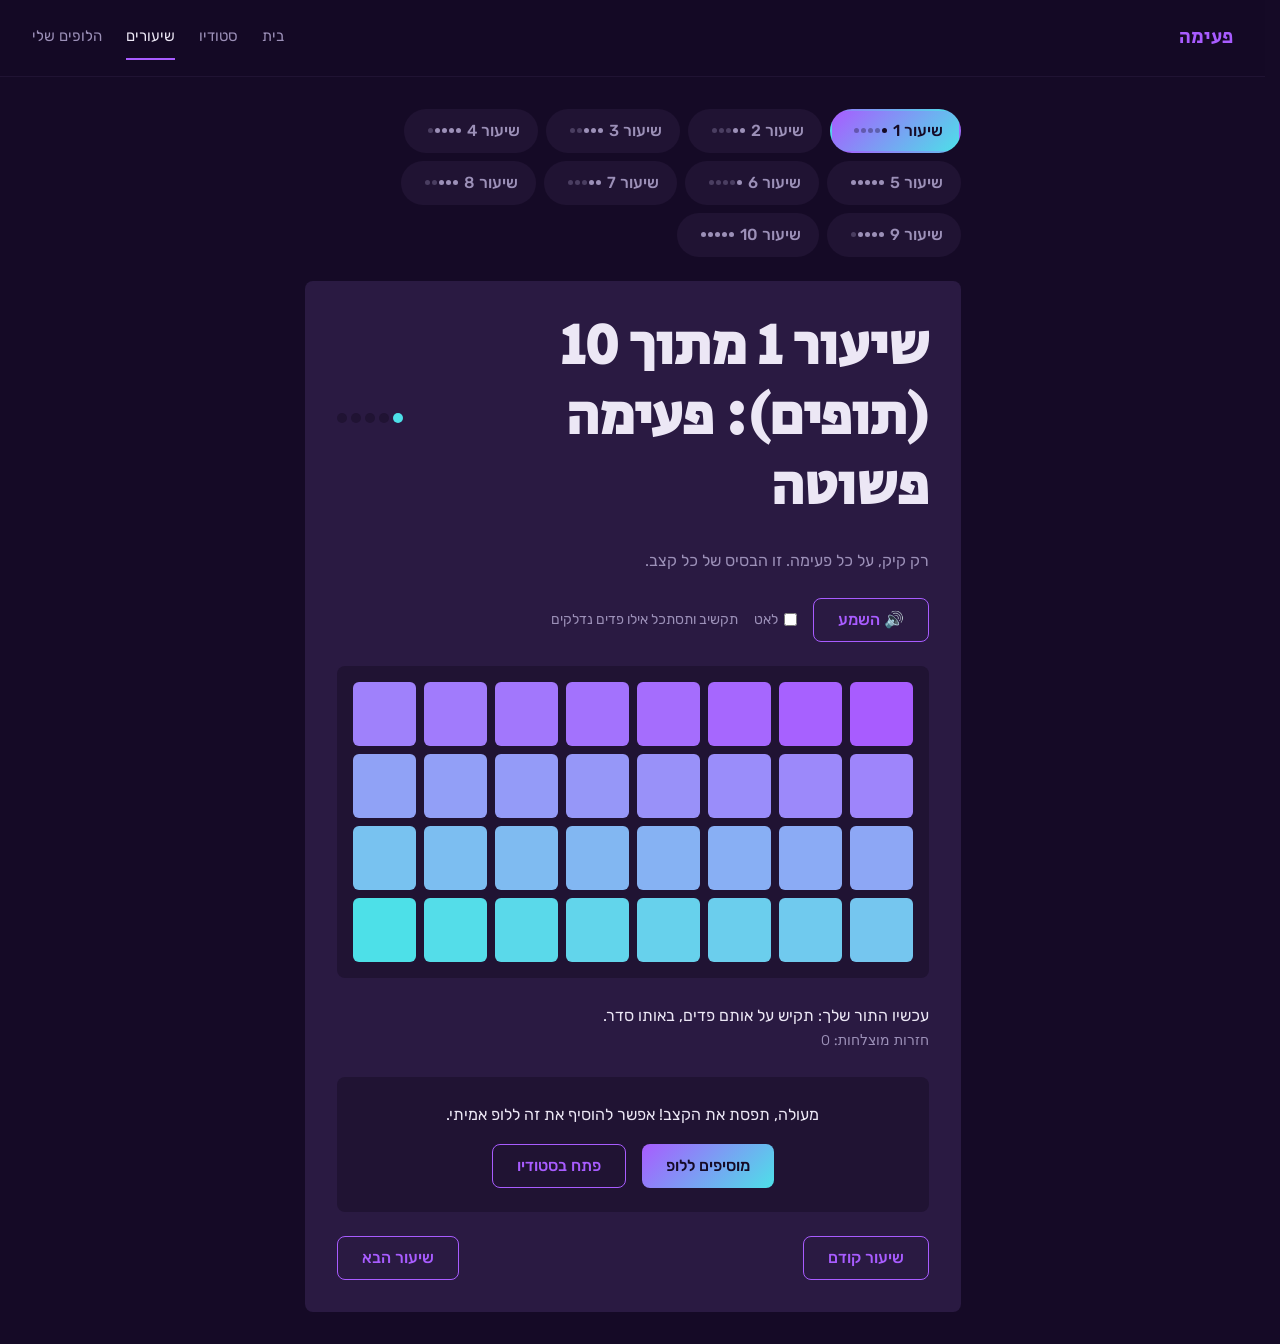
==== lessons.html @ 4586d7a6 "Trimming a layer now actually shortens its loop, not just mutes a window Per direct request: cutting" ====
<!doctype html>
<html lang="he" dir="rtl">
<head>
  <meta charset="UTF-8" />
  <meta name="viewport" content="width=device-width, initial-scale=1" />
  <title>שיעורים, פעימה</title>
  <meta name="description" content="חמישה שיעורים קצרים שמלמדים אותך לבנות קצב: תראה, תחזור על זה בעצמך, ואז תוסיף ללופ אמיתי." />
  <link rel="icon" href="data:image/svg+xml,%3Csvg xmlns='http://www.w3.org/2000/svg' viewBox='0 0 32 32'%3E%3Crect width='32' height='32' rx='6' fill='%230F1115'/%3E%3Ccircle cx='16' cy='16' r='9' fill='%23F5C24C'/%3E%3C/svg%3E" />
  <link rel="preconnect" href="https://fonts.googleapis.com" />
  <link rel="preconnect" href="https://fonts.gstatic.com" crossorigin />
  <link href="https://fonts.googleapis.com/css2?family=Secular+One&family=Rubik:wght@400;500;600&family=Space+Grotesk:wght@500&subset=hebrew&display=swap" rel="stylesheet" />
  <link rel="stylesheet" href="style.css?v=10" />
</head>
<body data-page="lessons">
  <header class="site-header">
    <a class="site-header__logo" href="index.html">פעימה</a>
    <nav class="site-header__nav">
      <a class="site-header__link" href="index.html">בית</a>
      <a class="site-header__link" href="studio.html">סטודיו</a>
      <a class="site-header__link" href="lessons.html">שיעורים</a>
      <a class="site-header__link" href="my-loops.html">הלופים שלי</a>
    </nav>
  </header>

  <main class="app-shell lessons" data-lessons>
    <div class="lessons__picker" data-lesson-picker></div>

    <section class="lesson-card">
      <div class="lesson-card__head">
        <h1 data-lesson-title></h1>
        <div class="lesson-card__difficulty" data-lesson-difficulty aria-hidden="true"></div>
      </div>
      <p class="lesson-card__desc" data-lesson-desc></p>

      <div class="lesson-card__demo">
        <button type="button" class="btn btn--outline" data-action="demo">🔊 השמע</button>
        <label class="slow-toggle">
          <input type="checkbox" data-slow-toggle />
          לאט
        </label>
        <span class="lesson-card__hint">תקשיב ותסתכל אילו פדים נדלקים</span>
        <span class="beat-counter" data-beat-counter aria-hidden="true"></span>
      </div>

      <div class="pad-grid" data-lesson-grid></div>

      <div class="lesson-card__practice">
        <p data-practice-status>עכשיו התור שלך: תקיש על אותם פדים, באותו סדר.</p>
        <p class="lesson-card__count">חזרות מוצלחות: <span data-repeat-count>0</span></p>
      </div>

      <div class="lesson-card__reward" data-reward hidden>
        <p>מעולה, תפסת את הקצב! אפשר להוסיף את זה ללופ אמיתי.</p>
        <div class="lesson-card__reward-actions">
          <button type="button" class="btn btn--accent" data-action="add-to-loop">מוסיפים ללופ</button>
          <a class="btn btn--outline" data-action="open-studio" href="studio.html" hidden>פתח בסטודיו</a>
        </div>
      </div>

      <nav class="lesson-card__nav">
        <button type="button" class="btn btn--outline" data-action="prev">שיעור קודם</button>
        <button type="button" class="btn btn--outline" data-action="next">שיעור הבא</button>
      </nav>
    </section>
  </main>

  <div class="block-screen">
    <span class="block-screen__logo">פעימה</span>
    <p class="block-screen__text">הכלי הזה בנוי לשימוש בטאבלט או מחשב, המסך שלך צר מדי כרגע.</p>
  </div>

  <script src="script.js?v=10"></script>
</body>
</html>
---- style.css ----
@layer reset, tokens, base, components, utilities;

@layer reset {
  *, *::before, *::after { box-sizing: border-box; margin: 0; padding: 0; }
  html { scrollbar-gutter: stable; }
  img, svg { display: block; max-width: 100%; }
  button { font: inherit; color: inherit; background: none; border: none; cursor: pointer; }
  a { color: inherit; text-decoration: none; }
  ul { list-style: none; }
}

@layer tokens {
  :root {
    /* v2 palette, direct user correction 2026-08-11: purple-black bg, purple-to-turquoise buttons */
    --color-background: #150A26;
    --color-surface: #201333;
    --color-surface-raised: #2A1A42;
    --color-ink: #ECE7F5;
    --color-muted: #9C90B8;

    /* build-specific instrument-identity system, the two ends of the purple-turquoise gradient */
    --color-drums: #A85CFF;
    --color-piano: #4DE0E8;
    --color-accent: #A85CFF;
    --gradient-accent: linear-gradient(135deg, #A85CFF 0%, #4DE0E8 100%);
    --color-success: #5FD98A;
    --color-error: #E14F6B;
    --color-info: #9C90B8;

    --space-1: 4px;
    --space-2: 8px;
    --space-3: 16px;
    --space-4: 24px;
    --space-5: 32px;
    --space-6: 48px;
    --space-7: 64px;
    --space-8: 96px;

    --radius: 8px;
    --font-heading: "Secular One", sans-serif;
    --font-body: "Rubik", sans-serif;
    --font-numeral: "Space Grotesk", monospace;

    --ease-out: cubic-bezier(0.16, 1, 0.3, 1);
  }
}

@layer base {
  html { direction: rtl; }
  html, body { height: 100%; }
  body {
    background: var(--color-background);
    color: var(--color-ink);
    font-family: var(--font-body);
    font-size: 16px;
    line-height: 1.7;
    letter-spacing: 0;
  }
  h1, h2, h3 { font-family: var(--font-heading); line-height: 1.25; }
  h1 { font-size: clamp(32px, 5vw, 56px); }
  h2 { font-size: clamp(24px, 3vw, 32px); }
  h3 { font-size: 20px; }
  :focus-visible { outline: 3px solid var(--color-accent); outline-offset: 2px; }

  @media (prefers-reduced-motion: reduce) {
    *, *::before, *::after { animation-duration: 0.001ms !important; transition-duration: 0.001ms !important; }
  }
}

@layer components {
  /* header (shared nav shell, all 3 pages) */
  .site-header {
    position: sticky;
    top: 0;
    z-index: 100;
    display: flex;
    align-items: center;
    justify-content: space-between;
    padding: var(--space-3) var(--space-5);
    background: color-mix(in oklab, var(--color-background) 88%, transparent);
    backdrop-filter: blur(8px);
    border-bottom: 1px solid var(--color-surface);
  }
  .site-header__logo { font-family: var(--font-heading); font-size: 20px; color: var(--color-accent); }
  .site-header__nav { display: flex; gap: var(--space-4); }
  .site-header__link { font-size: 15px; color: var(--color-muted); padding: var(--space-2) 0; border-bottom: 2px solid transparent; transition: color 200ms var(--ease-out); }
  .site-header__link:hover { color: var(--color-ink); }
  .site-header__link--active { color: var(--color-ink); border-bottom-color: var(--color-accent); }

  /* small-screen block */
  .block-screen { display: none; }
  @media (max-width: 767px) {
    .app-shell { display: none !important; }
    .block-screen {
      display: flex;
      min-height: 100vh;
      flex-direction: column;
      align-items: center;
      justify-content: center;
      text-align: center;
      gap: var(--space-3);
      padding: var(--space-5);
    }
    .block-screen__logo { font-family: var(--font-heading); font-size: 28px; color: var(--color-accent); }
    .block-screen__text { color: var(--color-muted); max-width: 40ch; }
  }

  /* buttons */
  .btn {
    display: inline-flex;
    align-items: center;
    justify-content: center;
    gap: var(--space-2);
    min-height: 44px;
    padding: 0 var(--space-4);
    border-radius: var(--radius);
    font-size: 16px;
    font-weight: 500;
    transition: transform 150ms var(--ease-out), filter 150ms var(--ease-out);
  }
  .btn:active { transform: scale(0.97); }
  .btn--accent { background: var(--gradient-accent); color: var(--color-background); }
  .btn--accent:hover { filter: brightness(1.12); }
  .btn--accent:disabled { background: var(--color-info); color: var(--color-surface); cursor: not-allowed; filter: none; }
  .btn--outline { border: 1.5px solid var(--color-accent); color: var(--color-accent); }
  .btn--outline:hover { background: color-mix(in oklab, var(--color-accent) 12%, transparent); }
  .btn--error { border: 1.5px solid var(--color-error); color: var(--color-error); }
  .btn--error:hover { background: color-mix(in oklab, var(--color-error) 12%, transparent); }
  .btn--icon { min-width: 44px; padding: 0; }

  /* home hero */
  .hero { padding: var(--space-8) var(--space-5) var(--space-7); text-align: center; max-width: 760px; margin-inline: auto; }
  .hero__title { margin-bottom: var(--space-3); }
  .hero__subtitle { color: var(--color-muted); font-size: 18px; margin-bottom: var(--space-5); max-width: 56ch; margin-inline: auto; }
  .hero__demo { margin: var(--space-6) auto; max-width: 480px; }

  .demo-pads { display: grid; grid-template-columns: repeat(8, 1fr); gap: var(--space-1); }
  .demo-pads__cell { aspect-ratio: 1; background: var(--color-surface); border-radius: 4px; }
  .demo-pads__cell--lit { animation: demo-pop 900ms var(--ease-out); }
  @keyframes demo-pop { 0% { background: var(--color-piano); } 100% { background: var(--color-surface); } }

  .feature-row { display: flex; flex-direction: column; gap: var(--space-4); text-align: right; max-width: 480px; margin: var(--space-6) auto 0; }
  .feature-row__item { display: flex; align-items: center; gap: var(--space-3); }
  .feature-row__num { font-family: var(--font-numeral); color: var(--color-muted); font-size: 20px; width: 28px; }
  .feature-row__text { color: var(--color-ink); }

  .cta-band { text-align: center; padding: var(--space-7) var(--space-5); }

  .site-footer { text-align: center; padding: var(--space-5); color: var(--color-muted); font-size: 14px; }

  /* studio */
  .studio {
    display: grid;
    grid-template-columns: 300px 1fr;
    gap: var(--space-4);
    padding: var(--space-4) var(--space-5);
    max-width: 1200px;
    margin-inline: auto;
  }
  .transport {
    grid-column: 1 / -1;
    display: flex;
    align-items: center;
    gap: var(--space-3);
    background: var(--color-surface-raised);
    border-radius: var(--radius);
    padding: var(--space-3) var(--space-4);
  }
  .transport__layers { margin-inline-start: auto; color: var(--color-muted); font-family: var(--font-numeral); font-size: 14px; }
  .armed-status { color: var(--color-piano); font-size: 14px; font-weight: 500; }
  .armed-status::before { content: "● "; animation: armed-blink 1000ms ease-in-out infinite; }
  @keyframes armed-blink { 0%, 100% { opacity: 1; } 50% { opacity: 0.3; } }
  @media (prefers-reduced-motion: reduce) {
    .armed-status::before { animation: none; }
  }
  .transport--armed .btn--accent { box-shadow: 0 0 0 3px color-mix(in oklab, var(--color-accent) 40%, transparent); }

  .instrument-picker { display: flex; gap: var(--space-3); grid-column: 2; }
  .instrument-picker__btn {
    flex: 1;
    padding: var(--space-3);
    border-radius: var(--radius);
    background: var(--color-surface);
    color: var(--color-muted);
    text-align: center;
    font-weight: 600;
    border: 2px solid transparent;
    transition: all 200ms var(--ease-out);
  }
  .instrument-picker__btn--drums.instrument-picker__btn--active { color: var(--color-drums); border-color: var(--color-drums); background: color-mix(in oklab, var(--color-drums) 14%, var(--color-surface)); }
  .instrument-picker__btn--piano.instrument-picker__btn--active { color: var(--color-piano); border-color: var(--color-piano); background: color-mix(in oklab, var(--color-piano) 14%, var(--color-surface)); }
  .instrument-picker__btn:disabled { opacity: 0.4; cursor: not-allowed; }

  .grid-wrap { grid-column: 2; position: relative; }
  .lock-ring {
    position: absolute;
    inset: -6px;
    border-radius: calc(var(--radius) + 6px);
    border: 2px solid var(--color-accent);
    opacity: 0;
    pointer-events: none;
  }
  .lock-ring--pulsing { animation: lock-pulse 1200ms ease-in-out infinite; }
  @keyframes lock-pulse { 0%, 100% { opacity: 0.4; } 50% { opacity: 0.85; } }
  @media (prefers-reduced-motion: reduce) {
    .lock-ring--pulsing { animation: none; opacity: 0.7; }
  }

  .playhead-track {
    position: absolute;
    bottom: -10px;
    inset-inline: 0;
    height: 3px;
    background: var(--color-surface);
    border-radius: 2px;
    overflow: hidden;
  }
  .playhead-track__fill {
    height: 100%;
    width: 0%;
    background: var(--gradient-accent);
  }

  .pad-grid {
    display: grid;
    grid-template-columns: repeat(8, 1fr);
    grid-template-rows: repeat(4, 1fr);
    gap: var(--space-2);
    background: var(--color-surface);
    border-radius: var(--radius);
    padding: var(--space-3);
    aspect-ratio: 2 / 1;
  }
  .pad {
    min-height: 64px;
    border-radius: 6px;
    /* idle shade climbs from dull purple to bright turquoise across the 32 pads, in pitch
       order, per direct request. --pad-gradient-color is set per pad in JS; the flat fallback
       covers any pad grid that doesn't set it. */
    background: var(--pad-gradient-color, var(--color-surface-raised));
    transition: background 100ms var(--ease-out), transform 100ms var(--ease-out);
  }
  .pad:hover { filter: brightness(1.15); }
  .pad:active { transform: scale(0.94); }
  .pad--drums-lit { background: var(--color-drums); }
  .pad--piano-lit { background: var(--color-piano); }
  .pad--in-loop-drums { box-shadow: inset 0 0 0 2px var(--color-drums); }
  .pad--in-loop-piano { box-shadow: inset 0 0 0 2px var(--color-piano); }

  .layers-panel-wrap { grid-column: 1; display: flex; flex-direction: column; gap: var(--space-3); align-self: start; }
  .layers-panel { background: var(--color-surface-raised); border-radius: var(--radius); padding: var(--space-3); display: flex; flex-direction: column; gap: var(--space-2); max-height: 60vh; overflow-y: auto; }
  .layers-panel__title { font-size: 14px; color: var(--color-muted); margin-bottom: var(--space-2); }
  .loop-trim { background: var(--color-surface-raised); border-radius: var(--radius); padding: var(--space-3); display: flex; flex-direction: column; gap: var(--space-2); }
  .loop-trim__label { font-size: 12px; color: var(--color-muted); }
  .loop-trim__controls { display: flex; align-items: center; gap: var(--space-2); }
  .loop-trim__value { font-family: var(--font-numeral); font-size: 14px; flex: 1; text-align: center; }
  .loop-trim__track {
    position: relative;
    height: 28px;
    background: var(--color-surface);
    border-radius: 999px;
    touch-action: none;
  }
  .loop-trim__fill {
    position: absolute;
    inset-inline-start: 0;
    top: 0;
    bottom: 0;
    width: 0%;
    background: color-mix(in oklab, var(--color-accent) 30%, transparent);
    border-radius: 999px;
    pointer-events: none;
  }
  .loop-trim__handle {
    position: absolute;
    top: 50%;
    inset-inline-start: 0%;
    width: 24px;
    height: 24px;
    margin-top: -12px;
    margin-inline-start: -12px;
    border-radius: 50%;
    background: var(--gradient-accent);
    cursor: grab;
    box-shadow: 0 0 0 3px var(--color-surface-raised);
  }
  .loop-trim__handle:active { cursor: grabbing; }
  .preview-panel { background: var(--color-surface-raised); border-radius: var(--radius); padding: var(--space-3); display: flex; flex-direction: column; gap: var(--space-2); }
  .preview-panel__controls { display: flex; align-items: center; gap: var(--space-2); }
  .preview-panel__hint { color: var(--color-muted); font-size: 12px; }
  .layers-panel__empty { color: var(--color-muted); font-size: 14px; padding: var(--space-3) 0; }
  .layer-card { display: flex; flex-direction: column; gap: var(--space-2); background: var(--color-surface); border-radius: 6px; padding: var(--space-2) var(--space-3); }
  .layer-card__top { display: flex; align-items: center; gap: var(--space-2); }
  .layer-card__dot { width: 10px; height: 10px; border-radius: 50%; flex-shrink: 0; }
  .layer-card__dot--drums { background: var(--color-drums); }
  .layer-card__dot--piano { background: var(--color-piano); }
  .layer-card__name { flex: 1; font-size: 14px; }
  .layer-card__volume {
    width: 64px;
    accent-color: var(--color-accent);
  }
  .layer-card__btn { width: 32px; height: 32px; min-height: 0; border-radius: 4px; color: var(--color-muted); }
  .layer-card__btn:hover { background: var(--color-surface-raised); color: var(--color-ink); }
  .layer-card__btn--muted { color: var(--color-error); }

  .layer-card__trim { display: flex; flex-wrap: wrap; gap: var(--space-2) var(--space-3); padding-top: var(--space-2); border-top: 1px solid var(--color-surface-raised); }
  .layer-card__trim-group { display: flex; align-items: center; gap: 4px; }
  .layer-card__trim-label { font-size: 11px; color: var(--color-muted); white-space: nowrap; }
  .layer-card__trim-value { min-width: 36px; text-align: center; font-size: 12px; font-variant-numeric: tabular-nums; color: var(--color-ink); }
  .layer-card__trim-value--length { font-weight: 600; color: var(--color-accent); }
  .layer-card__trim-btn { width: 22px; height: 22px; min-height: 0; padding: 0; border-radius: 4px; font-size: 13px; line-height: 1; }

  .action-row { grid-column: 1 / -1; display: flex; gap: var(--space-3); justify-content: flex-end; }

  .onboarding-tip {
    position: absolute;
    background: var(--color-accent);
    color: var(--color-background);
    font-size: 13px;
    padding: var(--space-2) var(--space-3);
    border-radius: 6px;
    max-width: 220px;
    box-shadow: 0 0 0 4px color-mix(in oklab, var(--color-accent) 30%, transparent);
    z-index: 20;
  }
  .onboarding-tip__skip { display: block; margin-top: var(--space-1); font-size: 12px; text-decoration: underline; opacity: 0.8; }
  .banner {
    grid-column: 1 / -1;
    background: var(--color-surface-raised);
    border-inline-start: 3px solid var(--color-accent);
    padding: var(--space-2) var(--space-3);
    font-size: 14px;
    color: var(--color-muted);
    border-radius: 0 6px 6px 0;
  }

  /* my loops */
  .loops-page { max-width: 720px; margin-inline: auto; padding: var(--space-5); }
  .loops-page__header { display: flex; align-items: center; justify-content: space-between; margin-bottom: var(--space-5); }
  .loop-card { display: flex; align-items: center; gap: var(--space-3); background: var(--color-surface); border-radius: var(--radius); padding: var(--space-3); margin-bottom: var(--space-3); }
  .loop-card--example { border: 1.5px dashed var(--color-muted); }
  .loop-card__badge { font-size: 12px; color: var(--color-muted); border: 1px solid var(--color-muted); border-radius: 4px; padding: 2px 6px; }
  .loop-card__date { font-family: var(--font-numeral); color: var(--color-muted); font-size: 14px; min-width: 90px; }
  .loop-card__actions { display: flex; gap: var(--space-2); margin-inline-start: auto; }
  .empty-copy { color: var(--color-muted); text-align: center; margin: var(--space-3) 0 var(--space-5); }

  .toast {
    position: fixed;
    bottom: var(--space-5);
    left: 50%;
    transform: translateX(-50%);
    background: var(--color-surface-raised);
    color: var(--color-ink);
    padding: var(--space-3) var(--space-4);
    border-radius: var(--radius);
    border-inline-start: 3px solid var(--color-success);
    font-size: 14px;
    opacity: 0;
    transition: opacity 200ms var(--ease-out);
    pointer-events: none;
    z-index: 200;
  }
  .toast--visible { opacity: 1; }

  /* lessons */
  .lessons { max-width: 720px; margin-inline: auto; padding: var(--space-5); display: flex; flex-direction: column; gap: var(--space-4); }
  .lessons__picker { display: flex; gap: var(--space-2); flex-wrap: wrap; }
  .lessons__picker-btn {
    min-height: 44px;
    padding: 0 var(--space-3);
    border-radius: 999px;
    background: var(--color-surface);
    color: var(--color-muted);
    border: 2px solid transparent;
    font-weight: 500;
  }
  .lessons__picker-btn--active { color: var(--color-background); background: var(--gradient-accent); }
  .lessons__picker-btn { display: inline-flex; align-items: center; gap: 6px; }
  .lessons__picker-btn__dots { display: inline-flex; gap: 2px; }
  .lessons__picker-btn__dots span { width: 5px; height: 5px; border-radius: 50%; background: currentColor; opacity: 0.35; }
  .lessons__picker-btn__dots span.is-filled { opacity: 1; }
  .lessons__picker-btn__check { color: var(--color-success); }
  .lesson-card { background: var(--color-surface-raised); border-radius: var(--radius); padding: var(--space-5); display: flex; flex-direction: column; gap: var(--space-4); }
  .lesson-card__head { display: flex; align-items: center; justify-content: space-between; }
  .lesson-card__difficulty { display: flex; gap: 4px; }
  .lesson-card__difficulty span { width: 10px; height: 10px; border-radius: 50%; background: var(--color-surface); }
  .lesson-card__difficulty span.is-filled { background: var(--color-piano); }
  .lesson-card__desc { color: var(--color-muted); }
  .lesson-card__demo { display: flex; align-items: center; gap: var(--space-3); flex-wrap: wrap; }
  .lesson-card__hint { color: var(--color-muted); font-size: 14px; }
  .slow-toggle { display: flex; align-items: center; gap: 6px; color: var(--color-muted); font-size: 14px; }
  .beat-counter { font-family: var(--font-numeral); color: var(--color-accent); font-size: 20px; min-width: 1.5em; }
  .lesson-card__reward {
    animation: reward-in 400ms var(--ease-out);
  }
  @keyframes reward-in {
    from { opacity: 0; transform: scale(0.96) translateY(6px); }
    to { opacity: 1; transform: scale(1) translateY(0); }
  }
  @media (prefers-reduced-motion: reduce) {
    .lesson-card__reward { animation: none; }
  }
  .lesson-card .pad-grid { grid-template-columns: repeat(8, 1fr); grid-template-rows: repeat(4, 1fr); aspect-ratio: 2/1; }
  .lesson-card .pad--target { box-shadow: inset 0 0 0 2px var(--color-accent); }
  .lesson-card__practice p { margin: 0; }
  .lesson-card__count { color: var(--color-muted); font-family: var(--font-numeral); font-size: 14px; }
  .lesson-card__reward { background: var(--color-surface); border-radius: var(--radius); padding: var(--space-4); text-align: center; display: flex; flex-direction: column; gap: var(--space-3); }
  .lesson-card__reward-actions { display: flex; gap: var(--space-3); justify-content: center; }
  .lesson-card__nav { display: flex; justify-content: space-between; }

  .confirm-overlay {
    position: fixed;
    inset: 0;
    background: color-mix(in oklab, var(--color-background) 70%, transparent);
    display: flex;
    align-items: center;
    justify-content: center;
    z-index: 300;
  }
  .confirm-box {
    background: var(--color-surface-raised);
    border-radius: var(--radius);
    padding: var(--space-5);
    max-width: 320px;
    text-align: center;
    display: flex;
    flex-direction: column;
    gap: var(--space-4);
  }
  .confirm-box__actions { display: flex; gap: var(--space-3); justify-content: center; }
}

@layer utilities {
  .visually-hidden { position: absolute; width: 1px; height: 1px; overflow: hidden; clip: rect(0 0 0 0); white-space: nowrap; }
}
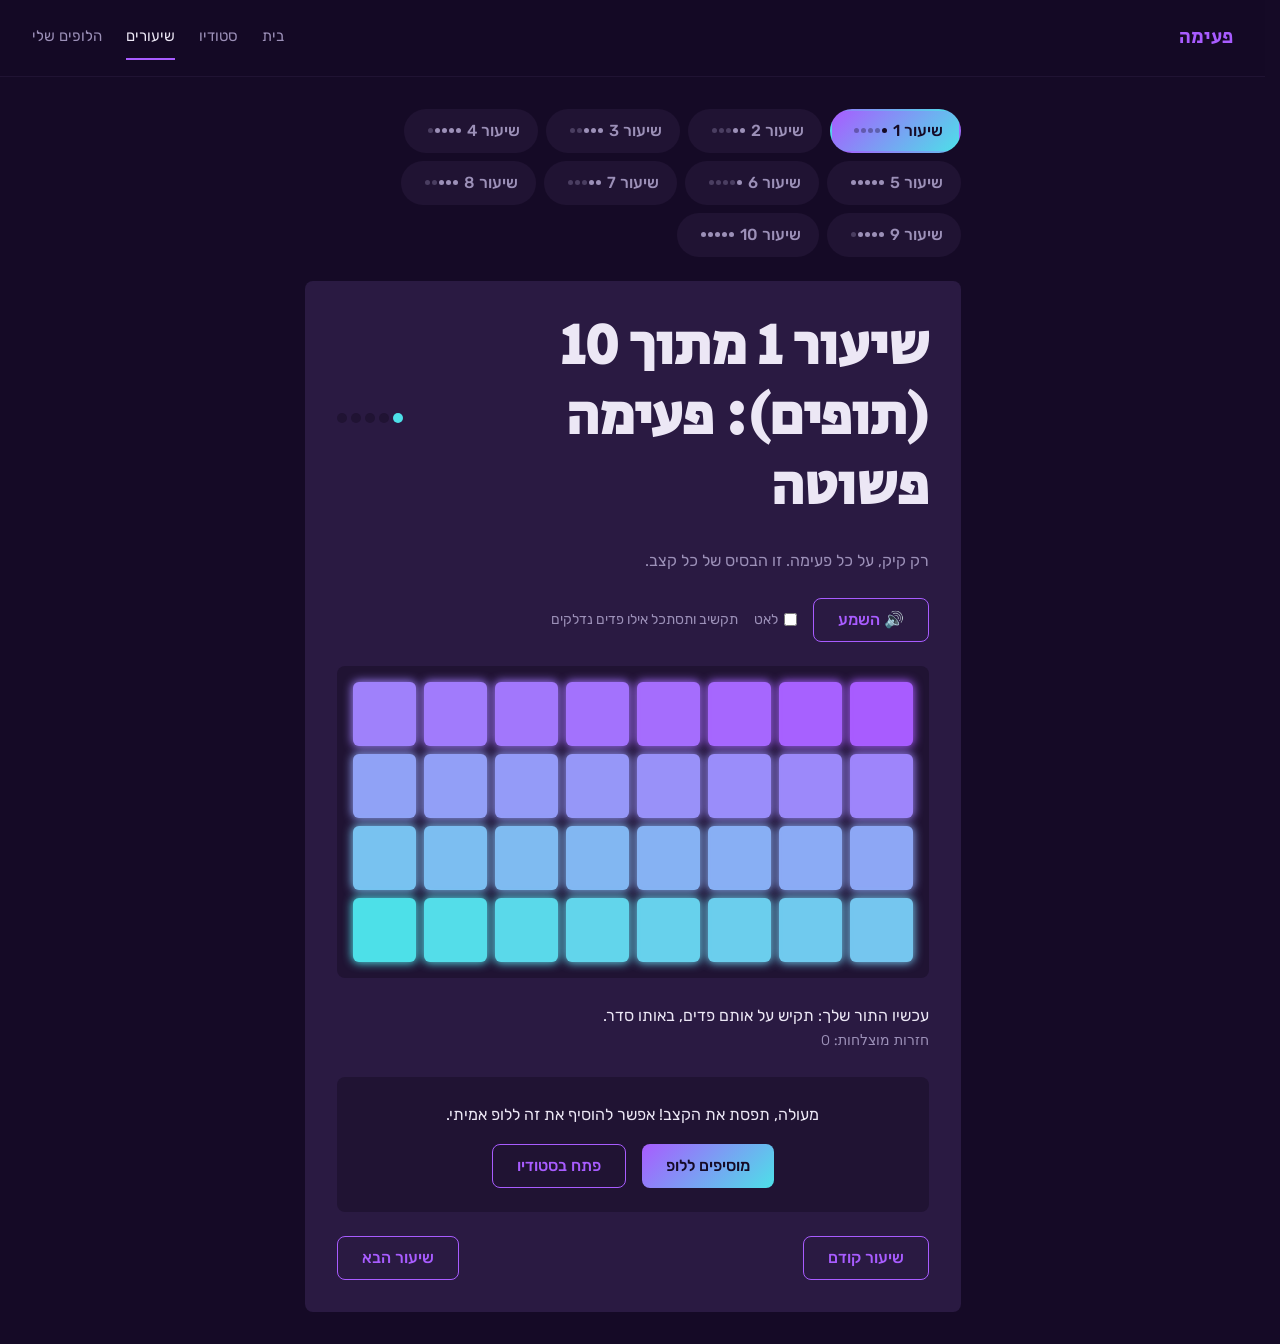
==== commit 00d6240f: "Fix unmute burst, add pad glow, dim muted layers - Real bug found via testing: muting a layer stops " ====
--- a/lessons.html
+++ b/lessons.html
@@ -9,7 +9,7 @@
   <link rel="preconnect" href="https://fonts.googleapis.com" />
   <link rel="preconnect" href="https://fonts.gstatic.com" crossorigin />
   <link href="https://fonts.googleapis.com/css2?family=Secular+One&family=Rubik:wght@400;500;600&family=Space+Grotesk:wght@500&subset=hebrew&display=swap" rel="stylesheet" />
-  <link rel="stylesheet" href="style.css?v=10" />
+  <link rel="stylesheet" href="style.css?v=11" />
 </head>
 <body data-page="lessons">
   <header class="site-header">
@@ -69,6 +69,6 @@
     <p class="block-screen__text">הכלי הזה בנוי לשימוש בטאבלט או מחשב, המסך שלך צר מדי כרגע.</p>
   </div>
 
-  <script src="script.js?v=10"></script>
+  <script src="script.js?v=11"></script>
 </body>
 </html>
--- a/style.css
+++ b/style.css
@@ -236,16 +236,18 @@
     border-radius: 6px;
     /* idle shade climbs from dull purple to bright turquoise across the 32 pads, in pitch
        order, per direct request. --pad-gradient-color is set per pad in JS; the flat fallback
-       covers any pad grid that doesn't set it. */
+       covers any pad grid that doesn't set it. A soft glow in the same color keeps every pad
+       looking lit even at rest, not only the moment it's tapped, per direct request. */
     background: var(--pad-gradient-color, var(--color-surface-raised));
-    transition: background 100ms var(--ease-out), transform 100ms var(--ease-out);
+    box-shadow: 0 0 10px 1px var(--pad-gradient-color, transparent);
+    transition: background 100ms var(--ease-out), box-shadow 100ms var(--ease-out), transform 100ms var(--ease-out);
   }
   .pad:hover { filter: brightness(1.15); }
   .pad:active { transform: scale(0.94); }
-  .pad--drums-lit { background: var(--color-drums); }
-  .pad--piano-lit { background: var(--color-piano); }
-  .pad--in-loop-drums { box-shadow: inset 0 0 0 2px var(--color-drums); }
-  .pad--in-loop-piano { box-shadow: inset 0 0 0 2px var(--color-piano); }
+  .pad--drums-lit { background: var(--color-drums); box-shadow: 0 0 18px 4px var(--color-drums); }
+  .pad--piano-lit { background: var(--color-piano); box-shadow: 0 0 18px 4px var(--color-piano); }
+  .pad--in-loop-drums { box-shadow: inset 0 0 0 2px var(--color-drums), 0 0 10px 1px var(--pad-gradient-color, transparent); }
+  .pad--in-loop-piano { box-shadow: inset 0 0 0 2px var(--color-piano), 0 0 10px 1px var(--pad-gradient-color, transparent); }
 
   .layers-panel-wrap { grid-column: 1; display: flex; flex-direction: column; gap: var(--space-3); align-self: start; }
   .layers-panel { background: var(--color-surface-raised); border-radius: var(--radius); padding: var(--space-3); display: flex; flex-direction: column; gap: var(--space-2); max-height: 60vh; overflow-y: auto; }
@@ -289,7 +291,8 @@
   .preview-panel__controls { display: flex; align-items: center; gap: var(--space-2); }
   .preview-panel__hint { color: var(--color-muted); font-size: 12px; }
   .layers-panel__empty { color: var(--color-muted); font-size: 14px; padding: var(--space-3) 0; }
-  .layer-card { display: flex; flex-direction: column; gap: var(--space-2); background: var(--color-surface); border-radius: 6px; padding: var(--space-2) var(--space-3); }
+  .layer-card { display: flex; flex-direction: column; gap: var(--space-2); background: var(--color-surface); border-radius: 6px; padding: var(--space-2) var(--space-3); transition: opacity 150ms var(--ease-out); }
+  .layer-card--muted { opacity: 0.55; }
   .layer-card__top { display: flex; align-items: center; gap: var(--space-2); }
   .layer-card__dot { width: 10px; height: 10px; border-radius: 50%; flex-shrink: 0; }
   .layer-card__dot--drums { background: var(--color-drums); }
